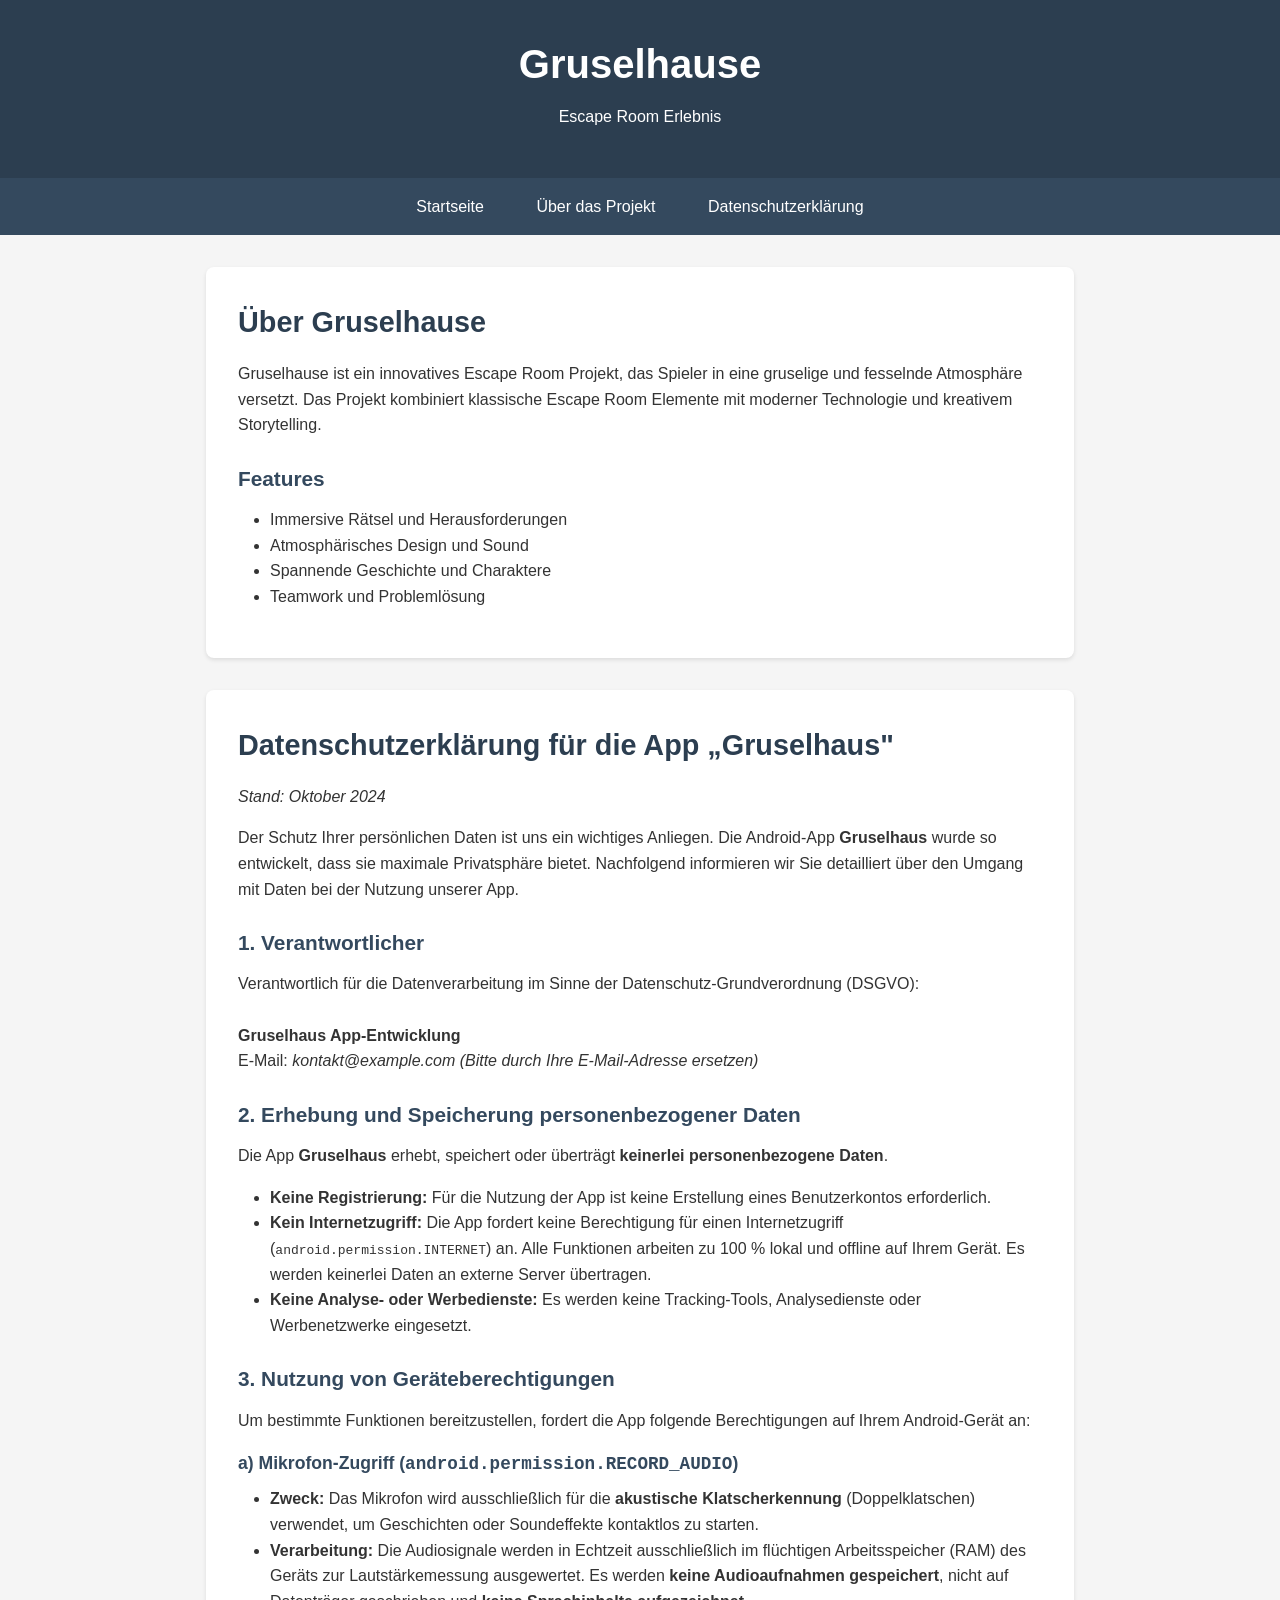
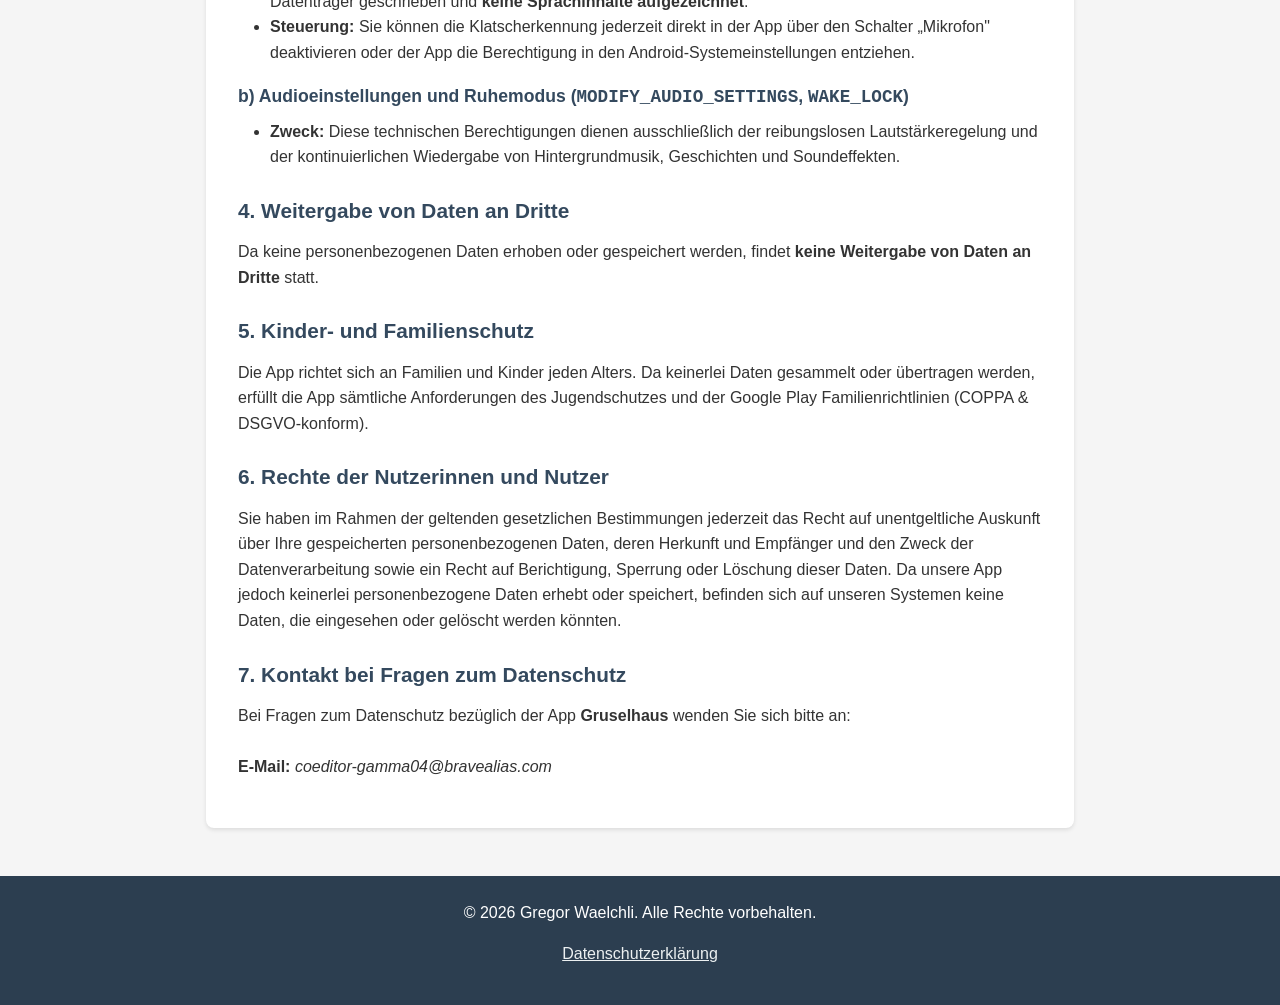
==== gruselhaus.html @ 715b87ea "add dedicated page for gruselhaus" ====
<!DOCTYPE html>
<html lang="de">
<head>
    <meta charset="UTF-8">
    <meta name="viewport" content="width=device-width, initial-scale=1.0">
    <title>Gruselhause - Gregor Waelchli</title>
    <style>
        * {
            margin: 0;
            padding: 0;
            box-sizing: border-box;
        }

        body {
            font-family: -apple-system, BlinkMacSystemFont, 'Segoe UI', Roboto, Oxygen, Ubuntu, Cantarell, sans-serif;
            line-height: 1.6;
            color: #333;
            background-color: #f5f5f5;
        }

        header {
            background-color: #2c3e50;
            color: white;
            padding: 2rem 0;
            text-align: center;
        }

        header h1 {
            font-size: 2.5rem;
            margin-bottom: 0.5rem;
        }

        nav {
            background-color: #34495e;
            padding: 1rem;
            text-align: center;
        }

        nav a {
            color: white;
            text-decoration: none;
            padding: 0.5rem 1rem;
            margin: 0 0.5rem;
        }

        nav a:hover {
            background-color: #2c3e50;
            border-radius: 4px;
        }

        main {
            max-width: 900px;
            margin: 2rem auto;
            padding: 0 1rem;
        }

        section {
            background-color: white;
            padding: 2rem;
            margin-bottom: 2rem;
            border-radius: 8px;
            box-shadow: 0 2px 4px rgba(0,0,0,0.1);
        }

        h2 {
            color: #2c3e50;
            margin-bottom: 1rem;
            font-size: 1.8rem;
        }

        h3 {
            color: #34495e;
            margin-top: 1.5rem;
            margin-bottom: 0.75rem;
            font-size: 1.3rem;
        }

        p {
            margin-bottom: 1rem;
        }

        ul {
            margin-left: 2rem;
            margin-bottom: 1rem;
        }

        footer {
            background-color: #2c3e50;
            color: white;
            text-align: center;
            padding: 1.5rem 0;
            margin-top: 3rem;
        }

        .contact-info {
            margin-top: 1rem;
        }

        .contact-info p {
            margin-bottom: 0.5rem;
        }
    </style>
</head>
<body>
    <header>
        <h1>Gruselhause</h1>
        <p>Escape Room Erlebnis</p>
    </header>

    <nav>
        <a href="index.html">Startseite</a>
        <a href="#about">Über das Projekt</a>
        <a href="#datenschutz">Datenschutzerklärung</a>
    </nav>

    <main>
        <section id="about">
            <h2>Über Gruselhause</h2>
            <p>Gruselhause ist ein innovatives Escape Room Projekt, das Spieler in eine gruselige und fesselnde Atmosphäre versetzt. Das Projekt kombiniert klassische Escape Room Elemente mit moderner Technologie und kreativem Storytelling.</p>

            <h3>Features</h3>
            <ul>
                <li>Immersive Rätsel und Herausforderungen</li>
                <li>Atmosphärisches Design und Sound</li>
                <li>Spannende Geschichte und Charaktere</li>
                <li>Teamwork und Problemlösung</li>
            </ul>
        </section>

        <section id="datenschutz">
            <h2>Datenschutzerklärung für die App „Gruselhaus"</h2>

            <p><em>Stand: Oktober 2024</em></p>

            <p>Der Schutz Ihrer persönlichen Daten ist uns ein wichtiges Anliegen. Die Android-App <strong>Gruselhaus</strong> wurde so entwickelt, dass sie maximale Privatsphäre bietet. Nachfolgend informieren wir Sie detailliert über den Umgang mit Daten bei der Nutzung unserer App.</p>

            <h3>1. Verantwortlicher</h3>
            <p>
                Verantwortlich für die Datenverarbeitung im Sinne der Datenschutz-Grundverordnung (DSGVO):<br><br>
                <strong>Gruselhaus App-Entwicklung</strong><br>
                E-Mail: <em>kontakt@example.com</em> <em>(Bitte durch Ihre E-Mail-Adresse ersetzen)</em>
            </p>

            <h3>2. Erhebung und Speicherung personenbezogener Daten</h3>
            <p>Die App <strong>Gruselhaus</strong> erhebt, speichert oder überträgt <strong>keinerlei personenbezogene Daten</strong>.</p>
            <ul>
                <li><strong>Keine Registrierung:</strong> Für die Nutzung der App ist keine Erstellung eines Benutzerkontos erforderlich.</li>
                <li><strong>Kein Internetzugriff:</strong> Die App fordert keine Berechtigung für einen Internetzugriff (<code>android.permission.INTERNET</code>) an. Alle Funktionen arbeiten zu 100 % lokal und offline auf Ihrem Gerät. Es werden keinerlei Daten an externe Server übertragen.</li>
                <li><strong>Keine Analyse- oder Werbedienste:</strong> Es werden keine Tracking-Tools, Analysedienste oder Werbenetzwerke eingesetzt.</li>
            </ul>

            <h3>3. Nutzung von Geräteberechtigungen</h3>
            <p>Um bestimmte Funktionen bereitzustellen, fordert die App folgende Berechtigungen auf Ihrem Android-Gerät an:</p>

            <h4 style="color: #34495e; margin-top: 1rem; margin-bottom: 0.5rem; font-size: 1.1rem;">a) Mikrofon-Zugriff (<code>android.permission.RECORD_AUDIO</code>)</h4>
            <ul>
                <li><strong>Zweck:</strong> Das Mikrofon wird ausschließlich für die <strong>akustische Klatscherkennung</strong> (Doppelklatschen) verwendet, um Geschichten oder Soundeffekte kontaktlos zu starten.</li>
                <li><strong>Verarbeitung:</strong> Die Audiosignale werden in Echtzeit ausschließlich im flüchtigen Arbeitsspeicher (RAM) des Geräts zur Lautstärkemessung ausgewertet. Es werden <strong>keine Audioaufnahmen gespeichert</strong>, nicht auf Datenträger geschrieben und <strong>keine Sprachinhalte aufgezeichnet</strong>.</li>
                <li><strong>Steuerung:</strong> Sie können die Klatscherkennung jederzeit direkt in der App über den Schalter „Mikrofon" deaktivieren oder der App die Berechtigung in den Android-Systemeinstellungen entziehen.</li>
            </ul>

            <h4 style="color: #34495e; margin-top: 1rem; margin-bottom: 0.5rem; font-size: 1.1rem;">b) Audioeinstellungen und Ruhemodus (<code>MODIFY_AUDIO_SETTINGS</code>, <code>WAKE_LOCK</code>)</h4>
            <ul>
                <li><strong>Zweck:</strong> Diese technischen Berechtigungen dienen ausschließlich der reibungslosen Lautstärkeregelung und der kontinuierlichen Wiedergabe von Hintergrundmusik, Geschichten und Soundeffekten.</li>
            </ul>

            <h3>4. Weitergabe von Daten an Dritte</h3>
            <p>Da keine personenbezogenen Daten erhoben oder gespeichert werden, findet <strong>keine Weitergabe von Daten an Dritte</strong> statt.</p>

            <h3>5. Kinder- und Familienschutz</h3>
            <p>Die App richtet sich an Familien und Kinder jeden Alters. Da keinerlei Daten gesammelt oder übertragen werden, erfüllt die App sämtliche Anforderungen des Jugendschutzes und der Google Play Familienrichtlinien (COPPA & DSGVO-konform).</p>

            <h3>6. Rechte der Nutzerinnen und Nutzer</h3>
            <p>Sie haben im Rahmen der geltenden gesetzlichen Bestimmungen jederzeit das Recht auf unentgeltliche Auskunft über Ihre gespeicherten personenbezogenen Daten, deren Herkunft und Empfänger und den Zweck der Datenverarbeitung sowie ein Recht auf Berichtigung, Sperrung oder Löschung dieser Daten. Da unsere App jedoch keinerlei personenbezogene Daten erhebt oder speichert, befinden sich auf unseren Systemen keine Daten, die eingesehen oder gelöscht werden könnten.</p>

            <h3>7. Kontakt bei Fragen zum Datenschutz</h3>
            <p>
                Bei Fragen zum Datenschutz bezüglich der App <strong>Gruselhaus</strong> wenden Sie sich bitte an:<br><br>
                <strong>E-Mail:</strong> <em>coeditor-gamma04@bravealias.com</em>
            </p>
        </section>
    </main>

    <footer>
        <p>&copy; 2026 Gregor Waelchli. Alle Rechte vorbehalten.</p>
        <p><a href="#datenschutz" style="color: #ecf0f1;">Datenschutzerklärung</a></p>
    </footer>
</body>
</html>
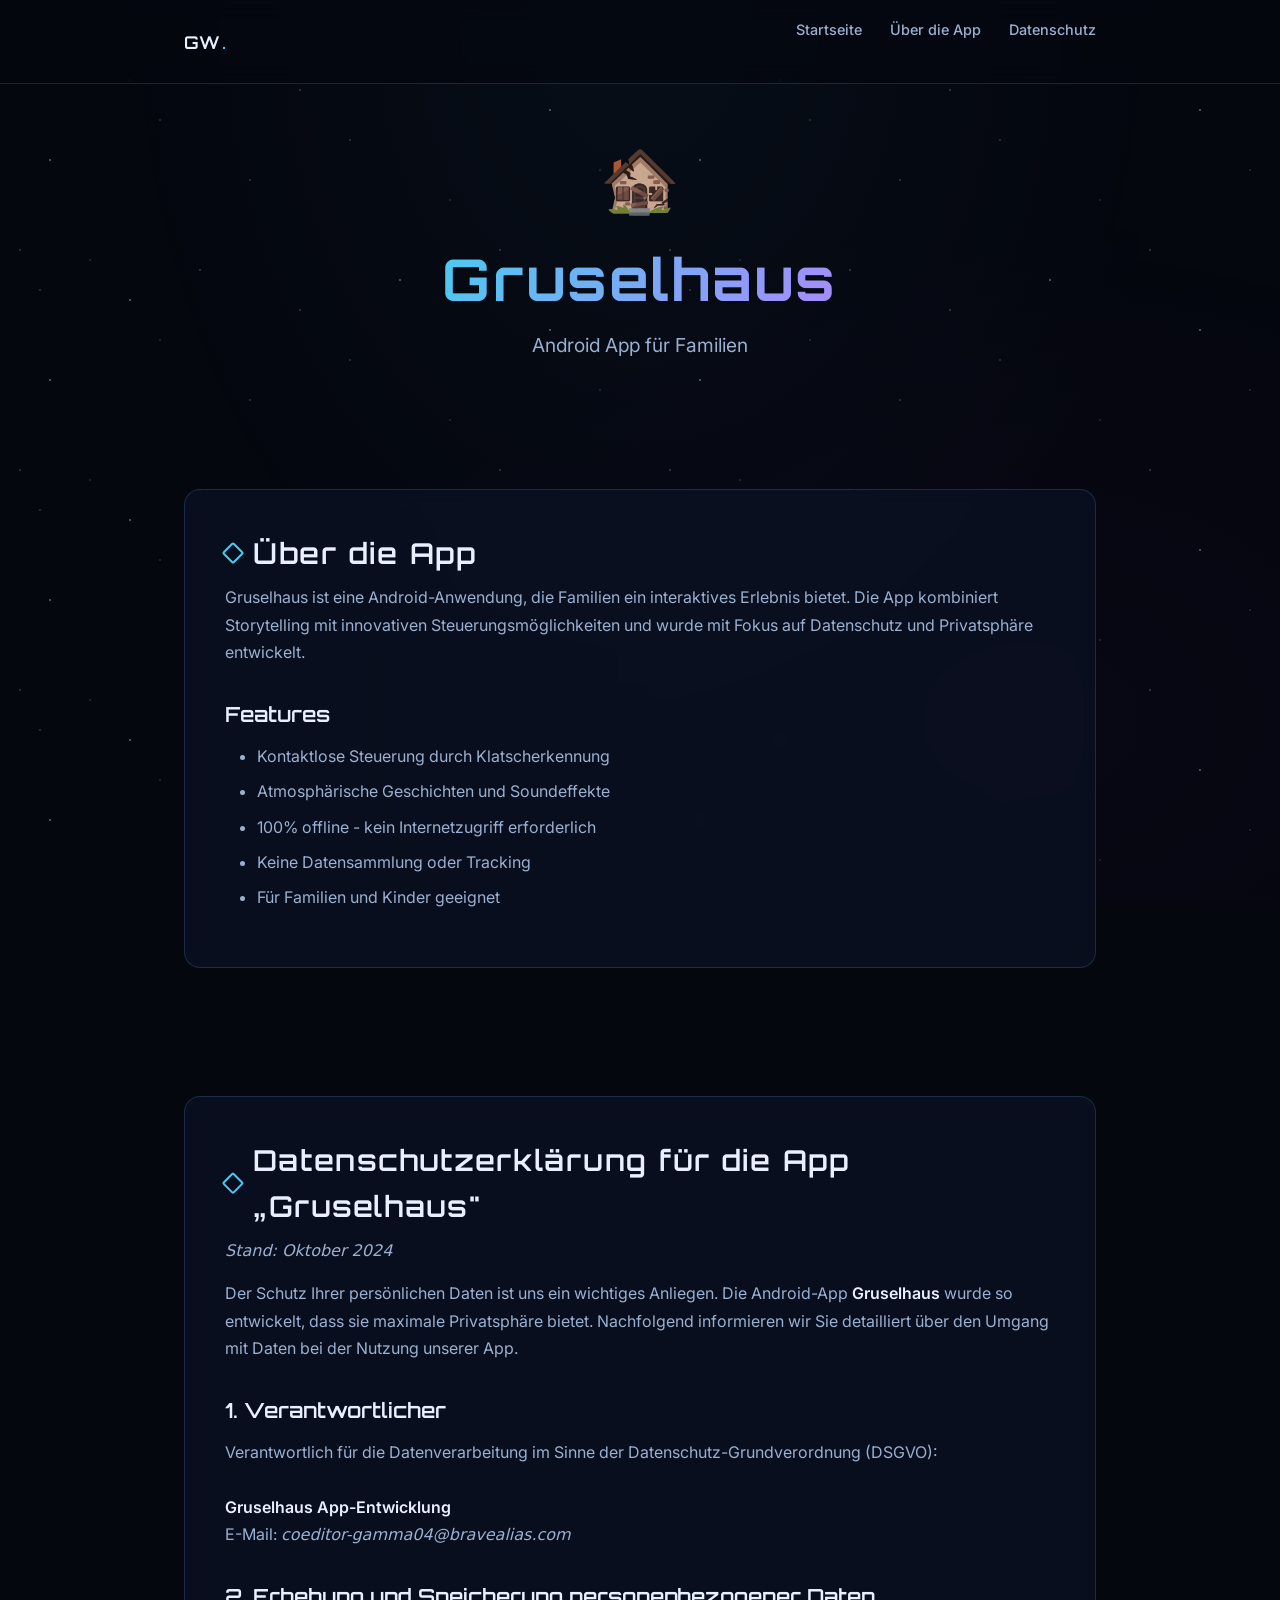
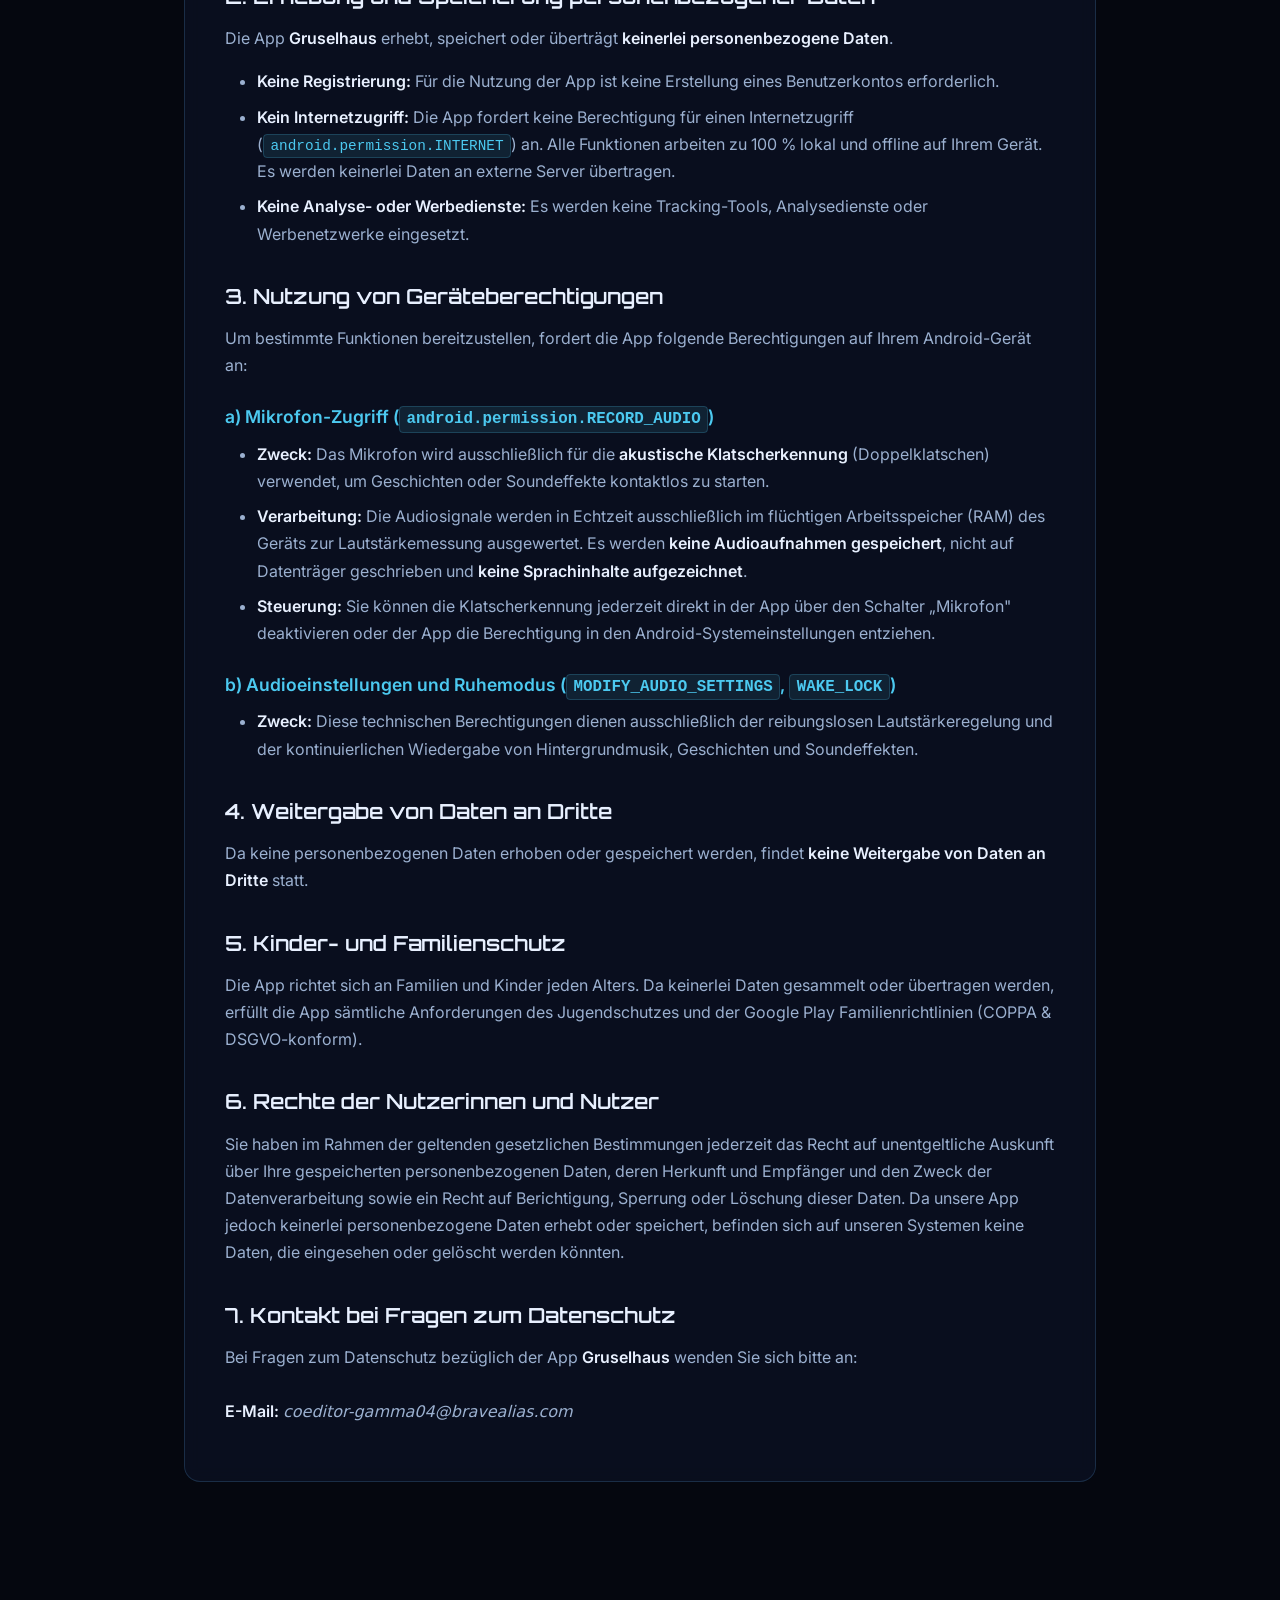
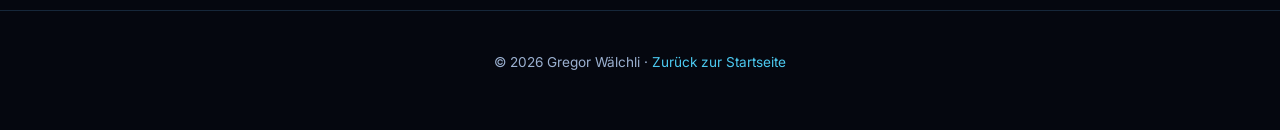
==== commit c23e2f90: "fix design" ====
--- a/gruselhaus.html
+++ b/gruselhaus.html
@@ -1,189 +1,458 @@
 <!DOCTYPE html>
 <html lang="de">
 <head>
-    <meta charset="UTF-8">
-    <meta name="viewport" content="width=device-width, initial-scale=1.0">
-    <title>Gruselhause - Gregor Waelchli</title>
-    <style>
-        * {
-            margin: 0;
-            padding: 0;
-            box-sizing: border-box;
-        }
-
-        body {
-            font-family: -apple-system, BlinkMacSystemFont, 'Segoe UI', Roboto, Oxygen, Ubuntu, Cantarell, sans-serif;
-            line-height: 1.6;
-            color: #333;
-            background-color: #f5f5f5;
-        }
-
-        header {
-            background-color: #2c3e50;
-            color: white;
-            padding: 2rem 0;
-            text-align: center;
-        }
-
-        header h1 {
-            font-size: 2.5rem;
-            margin-bottom: 0.5rem;
-        }
-
-        nav {
-            background-color: #34495e;
-            padding: 1rem;
-            text-align: center;
-        }
-
-        nav a {
-            color: white;
-            text-decoration: none;
-            padding: 0.5rem 1rem;
-            margin: 0 0.5rem;
-        }
-
-        nav a:hover {
-            background-color: #2c3e50;
-            border-radius: 4px;
-        }
-
-        main {
-            max-width: 900px;
-            margin: 2rem auto;
-            padding: 0 1rem;
-        }
-
-        section {
-            background-color: white;
-            padding: 2rem;
-            margin-bottom: 2rem;
-            border-radius: 8px;
-            box-shadow: 0 2px 4px rgba(0,0,0,0.1);
-        }
-
-        h2 {
-            color: #2c3e50;
-            margin-bottom: 1rem;
-            font-size: 1.8rem;
-        }
-
-        h3 {
-            color: #34495e;
-            margin-top: 1.5rem;
-            margin-bottom: 0.75rem;
-            font-size: 1.3rem;
-        }
-
-        p {
-            margin-bottom: 1rem;
-        }
-
-        ul {
-            margin-left: 2rem;
-            margin-bottom: 1rem;
-        }
-
-        footer {
-            background-color: #2c3e50;
-            color: white;
-            text-align: center;
-            padding: 1.5rem 0;
-            margin-top: 3rem;
-        }
-
-        .contact-info {
-            margin-top: 1rem;
-        }
-
-        .contact-info p {
-            margin-bottom: 0.5rem;
-        }
-    </style>
+  <meta charset="UTF-8">
+  <meta name="viewport" content="width=device-width, initial-scale=1.0">
+  <title>Gruselhaus - Gregor Wälchli</title>
+  <meta name="description" content="Gruselhaus Android App - Datenschutzerklärung und Informationen">
+  <link rel="preconnect" href="https://fonts.googleapis.com">
+  <link rel="preconnect" href="https://fonts.gstatic.com" crossorigin>
+  <link href="https://fonts.googleapis.com/css2?family=Inter:wght@300;400;500;600;700&family=Orbitron:wght@500;600;700&display=swap" rel="stylesheet">
+  <style>
+    :root {
+      --bg-deep: #05070f;
+      --bg-card: rgba(12, 18, 36, 0.72);
+      --border: rgba(100, 180, 255, 0.18);
+      --accent: #4cc9f0;
+      --accent-2: #7b2cbf;
+      --text: #e8f0ff;
+      --text-muted: #9bb0d0;
+      --glow: 0 0 24px rgba(76, 201, 240, 0.35);
+    }
+
+    * {
+      margin: 0;
+      padding: 0;
+      box-sizing: border-box;
+    }
+
+    html {
+      scroll-behavior: smooth;
+    }
+
+    body {
+      font-family: 'Inter', system-ui, sans-serif;
+      background: var(--bg-deep);
+      color: var(--text);
+      line-height: 1.6;
+      overflow-x: hidden;
+      min-height: 100vh;
+    }
+
+    /* Starfield background */
+    .stars {
+      position: fixed;
+      inset: 0;
+      z-index: 0;
+      pointer-events: none;
+      background:
+        radial-gradient(1px 1px at 20px 30px, #fff, transparent),
+        radial-gradient(1px 1px at 40px 70px, rgba(255,255,255,0.8), transparent),
+        radial-gradient(1.5px 1.5px at 50px 160px, #fff, transparent),
+        radial-gradient(1px 1px at 90px 40px, rgba(255,255,255,0.6), transparent),
+        radial-gradient(1.5px 1.5px at 130px 80px, #fff, transparent),
+        radial-gradient(1px 1px at 160px 120px, rgba(255,255,255,0.7), transparent),
+        radial-gradient(1px 1px at 200px 50px, #fff, transparent),
+        radial-gradient(1.5px 1.5px at 250px 180px, rgba(255,255,255,0.5), transparent),
+        radial-gradient(1px 1px at 300px 90px, #fff, transparent),
+        radial-gradient(1px 1px at 350px 140px, rgba(255,255,255,0.8), transparent),
+        radial-gradient(1.5px 1.5px at 400px 60px, #fff, transparent),
+        radial-gradient(1px 1px at 450px 200px, rgba(255,255,255,0.6), transparent),
+        radial-gradient(1px 1px at 500px 30px, #fff, transparent),
+        radial-gradient(1.5px 1.5px at 550px 110px, #fff, transparent),
+        radial-gradient(1px 1px at 600px 170px, rgba(255,255,255,0.7), transparent);
+      background-size: 650px 220px;
+      animation: drift 120s linear infinite;
+      opacity: 0.55;
+    }
+
+    .stars::after {
+      content: '';
+      position: absolute;
+      inset: 0;
+      background: radial-gradient(ellipse at 50% 0%, rgba(76, 201, 240, 0.08) 0%, transparent 60%),
+                  radial-gradient(ellipse at 80% 80%, rgba(123, 44, 191, 0.07) 0%, transparent 50%);
+    }
+
+    @keyframes drift {
+      from { background-position: 0 0; }
+      to { background-position: 650px 220px; }
+    }
+
+    /* Layout */
+    .container {
+      position: relative;
+      z-index: 1;
+      max-width: 960px;
+      margin: 0 auto;
+      padding: 0 1.5rem;
+    }
+
+    /* Navigation */
+    nav {
+      position: fixed;
+      top: 0;
+      left: 0;
+      right: 0;
+      z-index: 100;
+      padding: 1rem 0;
+      background: rgba(5, 7, 15, 0.75);
+      backdrop-filter: blur(12px);
+      border-bottom: 1px solid var(--border);
+      transition: background 0.3s;
+    }
+
+    nav .container {
+      display: flex;
+      justify-content: space-between;
+      align-items: center;
+    }
+
+    .logo {
+      font-family: 'Orbitron', sans-serif;
+      font-weight: 600;
+      font-size: 1.1rem;
+      letter-spacing: 0.08em;
+      color: var(--text);
+      text-decoration: none;
+    }
+
+    .logo span {
+      color: var(--accent);
+    }
+
+    .nav-links {
+      display: flex;
+      gap: 1.75rem;
+      list-style: none;
+    }
+
+    .nav-links a {
+      color: var(--text-muted);
+      text-decoration: none;
+      font-size: 0.9rem;
+      font-weight: 500;
+      transition: color 0.2s;
+    }
+
+    .nav-links a:hover {
+      color: var(--accent);
+    }
+
+    /* Header */
+    .page-header {
+      padding: 8rem 0 3rem;
+      text-align: center;
+    }
+
+    .page-icon {
+      font-size: 4rem;
+      margin-bottom: 1rem;
+    }
+
+    h1 {
+      font-family: 'Orbitron', sans-serif;
+      font-size: clamp(2.4rem, 6vw, 3.6rem);
+      font-weight: 700;
+      letter-spacing: 0.04em;
+      line-height: 1.15;
+      margin-bottom: 1rem;
+    }
+
+    h1 .highlight {
+      background: linear-gradient(120deg, var(--accent), #a78bfa);
+      -webkit-background-clip: text;
+      -webkit-text-fill-color: transparent;
+      background-clip: text;
+    }
+
+    .page-subtitle {
+      font-size: 1.2rem;
+      color: var(--text-muted);
+      margin-bottom: 2rem;
+    }
+
+    /* Content sections */
+    section {
+      padding: 3rem 0;
+    }
+
+    .section-title {
+      font-family: 'Orbitron', sans-serif;
+      font-size: 1.8rem;
+      font-weight: 600;
+      letter-spacing: 0.06em;
+      margin-bottom: 0.5rem;
+      display: flex;
+      align-items: center;
+      gap: 0.75rem;
+    }
+
+    .section-title::before {
+      content: '';
+      width: 12px;
+      height: 12px;
+      border: 2px solid var(--accent);
+      border-radius: 2px;
+      transform: rotate(45deg);
+    }
+
+    h3 {
+      font-family: 'Orbitron', sans-serif;
+      font-size: 1.3rem;
+      font-weight: 600;
+      color: var(--text);
+      margin-top: 2rem;
+      margin-bottom: 0.75rem;
+    }
+
+    h4 {
+      font-size: 1.1rem;
+      font-weight: 600;
+      color: var(--accent);
+      margin-top: 1.5rem;
+      margin-bottom: 0.5rem;
+    }
+
+    /* Card */
+    .card {
+      background: var(--bg-card);
+      border: 1px solid var(--border);
+      border-radius: 16px;
+      padding: 2.5rem;
+      backdrop-filter: blur(8px);
+      margin-bottom: 2rem;
+    }
+
+    p {
+      margin-bottom: 1rem;
+      color: var(--text-muted);
+      line-height: 1.7;
+    }
+
+    ul {
+      margin-left: 2rem;
+      margin-bottom: 1rem;
+      color: var(--text-muted);
+    }
+
+    li {
+      margin-bottom: 0.5rem;
+      line-height: 1.7;
+    }
+
+    code {
+      background: rgba(76, 201, 240, 0.1);
+      border: 1px solid rgba(76, 201, 240, 0.2);
+      padding: 0.2rem 0.4rem;
+      border-radius: 4px;
+      font-size: 0.9em;
+      color: var(--accent);
+      font-family: 'Courier New', monospace;
+    }
+
+    strong {
+      color: var(--text);
+      font-weight: 600;
+    }
+
+    em {
+      color: var(--text-muted);
+      font-style: italic;
+    }
+
+    /* Footer */
+    footer {
+      padding: 2.5rem 0;
+      border-top: 1px solid var(--border);
+      text-align: center;
+      color: var(--text-muted);
+      font-size: 0.85rem;
+      margin-top: 3rem;
+    }
+
+    footer a {
+      color: var(--accent);
+      text-decoration: none;
+      transition: color 0.2s;
+    }
+
+    footer a:hover {
+      color: var(--text);
+    }
+
+    /* Mobile nav */
+    .nav-toggle {
+      display: none;
+      background: none;
+      border: none;
+      color: var(--text);
+      font-size: 1.5rem;
+      cursor: pointer;
+    }
+
+    @media (max-width: 640px) {
+      .nav-links {
+        display: none;
+        position: absolute;
+        top: 100%;
+        left: 0;
+        right: 0;
+        background: rgba(5, 7, 15, 0.95);
+        flex-direction: column;
+        padding: 1rem 1.5rem;
+        gap: 1rem;
+        border-bottom: 1px solid var(--border);
+      }
+
+      .nav-links.open {
+        display: flex;
+      }
+
+      .nav-toggle {
+        display: block;
+      }
+
+      .page-header {
+        padding: 6rem 0 2rem;
+      }
+
+      .card {
+        padding: 1.5rem;
+      }
+    }
+  </style>
 </head>
 <body>
-    <header>
-        <h1>Gruselhause</h1>
-        <p>Escape Room Erlebnis</p>
-    </header>
-
-    <nav>
-        <a href="index.html">Startseite</a>
-        <a href="#about">Über das Projekt</a>
-        <a href="#datenschutz">Datenschutzerklärung</a>
-    </nav>
-
-    <main>
-        <section id="about">
-            <h2>Über Gruselhause</h2>
-            <p>Gruselhause ist ein innovatives Escape Room Projekt, das Spieler in eine gruselige und fesselnde Atmosphäre versetzt. Das Projekt kombiniert klassische Escape Room Elemente mit moderner Technologie und kreativem Storytelling.</p>
-
-            <h3>Features</h3>
-            <ul>
-                <li>Immersive Rätsel und Herausforderungen</li>
-                <li>Atmosphärisches Design und Sound</li>
-                <li>Spannende Geschichte und Charaktere</li>
-                <li>Teamwork und Problemlösung</li>
-            </ul>
-        </section>
-
-        <section id="datenschutz">
-            <h2>Datenschutzerklärung für die App „Gruselhaus"</h2>
-
-            <p><em>Stand: Oktober 2024</em></p>
-
-            <p>Der Schutz Ihrer persönlichen Daten ist uns ein wichtiges Anliegen. Die Android-App <strong>Gruselhaus</strong> wurde so entwickelt, dass sie maximale Privatsphäre bietet. Nachfolgend informieren wir Sie detailliert über den Umgang mit Daten bei der Nutzung unserer App.</p>
-
-            <h3>1. Verantwortlicher</h3>
-            <p>
-                Verantwortlich für die Datenverarbeitung im Sinne der Datenschutz-Grundverordnung (DSGVO):<br><br>
-                <strong>Gruselhaus App-Entwicklung</strong><br>
-                E-Mail: <em>kontakt@example.com</em> <em>(Bitte durch Ihre E-Mail-Adresse ersetzen)</em>
-            </p>
-
-            <h3>2. Erhebung und Speicherung personenbezogener Daten</h3>
-            <p>Die App <strong>Gruselhaus</strong> erhebt, speichert oder überträgt <strong>keinerlei personenbezogene Daten</strong>.</p>
-            <ul>
-                <li><strong>Keine Registrierung:</strong> Für die Nutzung der App ist keine Erstellung eines Benutzerkontos erforderlich.</li>
-                <li><strong>Kein Internetzugriff:</strong> Die App fordert keine Berechtigung für einen Internetzugriff (<code>android.permission.INTERNET</code>) an. Alle Funktionen arbeiten zu 100 % lokal und offline auf Ihrem Gerät. Es werden keinerlei Daten an externe Server übertragen.</li>
-                <li><strong>Keine Analyse- oder Werbedienste:</strong> Es werden keine Tracking-Tools, Analysedienste oder Werbenetzwerke eingesetzt.</li>
-            </ul>
-
-            <h3>3. Nutzung von Geräteberechtigungen</h3>
-            <p>Um bestimmte Funktionen bereitzustellen, fordert die App folgende Berechtigungen auf Ihrem Android-Gerät an:</p>
-
-            <h4 style="color: #34495e; margin-top: 1rem; margin-bottom: 0.5rem; font-size: 1.1rem;">a) Mikrofon-Zugriff (<code>android.permission.RECORD_AUDIO</code>)</h4>
-            <ul>
-                <li><strong>Zweck:</strong> Das Mikrofon wird ausschließlich für die <strong>akustische Klatscherkennung</strong> (Doppelklatschen) verwendet, um Geschichten oder Soundeffekte kontaktlos zu starten.</li>
-                <li><strong>Verarbeitung:</strong> Die Audiosignale werden in Echtzeit ausschließlich im flüchtigen Arbeitsspeicher (RAM) des Geräts zur Lautstärkemessung ausgewertet. Es werden <strong>keine Audioaufnahmen gespeichert</strong>, nicht auf Datenträger geschrieben und <strong>keine Sprachinhalte aufgezeichnet</strong>.</li>
-                <li><strong>Steuerung:</strong> Sie können die Klatscherkennung jederzeit direkt in der App über den Schalter „Mikrofon" deaktivieren oder der App die Berechtigung in den Android-Systemeinstellungen entziehen.</li>
-            </ul>
-
-            <h4 style="color: #34495e; margin-top: 1rem; margin-bottom: 0.5rem; font-size: 1.1rem;">b) Audioeinstellungen und Ruhemodus (<code>MODIFY_AUDIO_SETTINGS</code>, <code>WAKE_LOCK</code>)</h4>
-            <ul>
-                <li><strong>Zweck:</strong> Diese technischen Berechtigungen dienen ausschließlich der reibungslosen Lautstärkeregelung und der kontinuierlichen Wiedergabe von Hintergrundmusik, Geschichten und Soundeffekten.</li>
-            </ul>
-
-            <h3>4. Weitergabe von Daten an Dritte</h3>
-            <p>Da keine personenbezogenen Daten erhoben oder gespeichert werden, findet <strong>keine Weitergabe von Daten an Dritte</strong> statt.</p>
-
-            <h3>5. Kinder- und Familienschutz</h3>
-            <p>Die App richtet sich an Familien und Kinder jeden Alters. Da keinerlei Daten gesammelt oder übertragen werden, erfüllt die App sämtliche Anforderungen des Jugendschutzes und der Google Play Familienrichtlinien (COPPA & DSGVO-konform).</p>
-
-            <h3>6. Rechte der Nutzerinnen und Nutzer</h3>
-            <p>Sie haben im Rahmen der geltenden gesetzlichen Bestimmungen jederzeit das Recht auf unentgeltliche Auskunft über Ihre gespeicherten personenbezogenen Daten, deren Herkunft und Empfänger und den Zweck der Datenverarbeitung sowie ein Recht auf Berichtigung, Sperrung oder Löschung dieser Daten. Da unsere App jedoch keinerlei personenbezogene Daten erhebt oder speichert, befinden sich auf unseren Systemen keine Daten, die eingesehen oder gelöscht werden könnten.</p>
-
-            <h3>7. Kontakt bei Fragen zum Datenschutz</h3>
-            <p>
-                Bei Fragen zum Datenschutz bezüglich der App <strong>Gruselhaus</strong> wenden Sie sich bitte an:<br><br>
-                <strong>E-Mail:</strong> <em>coeditor-gamma04@bravealias.com</em>
-            </p>
-        </section>
-    </main>
-
-    <footer>
-        <p>&copy; 2026 Gregor Waelchli. Alle Rechte vorbehalten.</p>
-        <p><a href="#datenschutz" style="color: #ecf0f1;">Datenschutzerklärung</a></p>
-    </footer>
+  <div class="stars" aria-hidden="true"></div>
+
+  <nav>
+    <div class="container">
+      <a href="index.html" class="logo">GW<span>.</span></a>
+      <button class="nav-toggle" aria-label="Menu" id="navToggle">☰</button>
+      <ul class="nav-links" id="navLinks">
+        <li><a href="index.html">Startseite</a></li>
+        <li><a href="#about">Über die App</a></li>
+        <li><a href="#datenschutz">Datenschutz</a></li>
+      </ul>
+    </div>
+  </nav>
+
+  <header class="page-header">
+    <div class="container">
+      <div class="page-icon">🏚️</div>
+      <h1><span class="highlight">Gruselhaus</span></h1>
+      <p class="page-subtitle">Android App für Familien</p>
+    </div>
+  </header>
+
+  <main>
+    <section id="about">
+      <div class="container">
+        <div class="card">
+          <h2 class="section-title">Über die App</h2>
+          <p>
+            Gruselhaus ist eine Android-Anwendung, die Familien ein interaktives Erlebnis bietet. Die App kombiniert Storytelling mit innovativen Steuerungsmöglichkeiten und wurde mit Fokus auf Datenschutz und Privatsphäre entwickelt.
+          </p>
+
+          <h3>Features</h3>
+          <ul>
+            <li>Kontaktlose Steuerung durch Klatscherkennung</li>
+            <li>Atmosphärische Geschichten und Soundeffekte</li>
+            <li>100% offline - kein Internetzugriff erforderlich</li>
+            <li>Keine Datensammlung oder Tracking</li>
+            <li>Für Familien und Kinder geeignet</li>
+          </ul>
+        </div>
+      </div>
+    </section>
+
+    <section id="datenschutz">
+      <div class="container">
+        <div class="card">
+          <h2 class="section-title">Datenschutzerklärung für die App „Gruselhaus"</h2>
+
+          <p><em>Stand: Oktober 2024</em></p>
+
+          <p>Der Schutz Ihrer persönlichen Daten ist uns ein wichtiges Anliegen. Die Android-App <strong>Gruselhaus</strong> wurde so entwickelt, dass sie maximale Privatsphäre bietet. Nachfolgend informieren wir Sie detailliert über den Umgang mit Daten bei der Nutzung unserer App.</p>
+
+          <h3>1. Verantwortlicher</h3>
+          <p>
+            Verantwortlich für die Datenverarbeitung im Sinne der Datenschutz-Grundverordnung (DSGVO):<br><br>
+            <strong>Gruselhaus App-Entwicklung</strong><br>
+            E-Mail: <em>coeditor-gamma04@bravealias.com</em>
+          </p>
+
+          <h3>2. Erhebung und Speicherung personenbezogener Daten</h3>
+          <p>Die App <strong>Gruselhaus</strong> erhebt, speichert oder überträgt <strong>keinerlei personenbezogene Daten</strong>.</p>
+          <ul>
+            <li><strong>Keine Registrierung:</strong> Für die Nutzung der App ist keine Erstellung eines Benutzerkontos erforderlich.</li>
+            <li><strong>Kein Internetzugriff:</strong> Die App fordert keine Berechtigung für einen Internetzugriff (<code>android.permission.INTERNET</code>) an. Alle Funktionen arbeiten zu 100 % lokal und offline auf Ihrem Gerät. Es werden keinerlei Daten an externe Server übertragen.</li>
+            <li><strong>Keine Analyse- oder Werbedienste:</strong> Es werden keine Tracking-Tools, Analysedienste oder Werbenetzwerke eingesetzt.</li>
+          </ul>
+
+          <h3>3. Nutzung von Geräteberechtigungen</h3>
+          <p>Um bestimmte Funktionen bereitzustellen, fordert die App folgende Berechtigungen auf Ihrem Android-Gerät an:</p>
+
+          <h4>a) Mikrofon-Zugriff (<code>android.permission.RECORD_AUDIO</code>)</h4>
+          <ul>
+            <li><strong>Zweck:</strong> Das Mikrofon wird ausschließlich für die <strong>akustische Klatscherkennung</strong> (Doppelklatschen) verwendet, um Geschichten oder Soundeffekte kontaktlos zu starten.</li>
+            <li><strong>Verarbeitung:</strong> Die Audiosignale werden in Echtzeit ausschließlich im flüchtigen Arbeitsspeicher (RAM) des Geräts zur Lautstärkemessung ausgewertet. Es werden <strong>keine Audioaufnahmen gespeichert</strong>, nicht auf Datenträger geschrieben und <strong>keine Sprachinhalte aufgezeichnet</strong>.</li>
+            <li><strong>Steuerung:</strong> Sie können die Klatscherkennung jederzeit direkt in der App über den Schalter „Mikrofon" deaktivieren oder der App die Berechtigung in den Android-Systemeinstellungen entziehen.</li>
+          </ul>
+
+          <h4>b) Audioeinstellungen und Ruhemodus (<code>MODIFY_AUDIO_SETTINGS</code>, <code>WAKE_LOCK</code>)</h4>
+          <ul>
+            <li><strong>Zweck:</strong> Diese technischen Berechtigungen dienen ausschließlich der reibungslosen Lautstärkeregelung und der kontinuierlichen Wiedergabe von Hintergrundmusik, Geschichten und Soundeffekten.</li>
+          </ul>
+
+          <h3>4. Weitergabe von Daten an Dritte</h3>
+          <p>Da keine personenbezogenen Daten erhoben oder gespeichert werden, findet <strong>keine Weitergabe von Daten an Dritte</strong> statt.</p>
+
+          <h3>5. Kinder- und Familienschutz</h3>
+          <p>Die App richtet sich an Familien und Kinder jeden Alters. Da keinerlei Daten gesammelt oder übertragen werden, erfüllt die App sämtliche Anforderungen des Jugendschutzes und der Google Play Familienrichtlinien (COPPA & DSGVO-konform).</p>
+
+          <h3>6. Rechte der Nutzerinnen und Nutzer</h3>
+          <p>Sie haben im Rahmen der geltenden gesetzlichen Bestimmungen jederzeit das Recht auf unentgeltliche Auskunft über Ihre gespeicherten personenbezogenen Daten, deren Herkunft und Empfänger und den Zweck der Datenverarbeitung sowie ein Recht auf Berichtigung, Sperrung oder Löschung dieser Daten. Da unsere App jedoch keinerlei personenbezogene Daten erhebt oder speichert, befinden sich auf unseren Systemen keine Daten, die eingesehen oder gelöscht werden könnten.</p>
+
+          <h3>7. Kontakt bei Fragen zum Datenschutz</h3>
+          <p>
+            Bei Fragen zum Datenschutz bezüglich der App <strong>Gruselhaus</strong> wenden Sie sich bitte an:<br><br>
+            <strong>E-Mail:</strong> <em>coeditor-gamma04@bravealias.com</em>
+          </p>
+        </div>
+      </div>
+    </section>
+  </main>
+
+  <footer>
+    <div class="container">
+      <p>© <span id="year"></span> Gregor Wälchli · <a href="index.html">Zurück zur Startseite</a></p>
+    </div>
+  </footer>
+
+  <script>
+    // Year
+    document.getElementById('year').textContent = new Date().getFullYear();
+
+    // Mobile nav
+    const toggle = document.getElementById('navToggle');
+    const links = document.getElementById('navLinks');
+    toggle.addEventListener('click', () => {
+      links.classList.toggle('open');
+    });
+
+    // Close mobile nav on link click
+    links.querySelectorAll('a').forEach(a => {
+      a.addEventListener('click', () => links.classList.remove('open'));
+    });
+
+    // Subtle parallax on starfield (lightweight)
+    const stars = document.querySelector('.stars');
+    window.addEventListener('scroll', () => {
+      const y = window.scrollY * 0.15;
+      stars.style.transform = `translateY(${y}px)`;
+    }, { passive: true });
+  </script>
 </body>
 </html>
